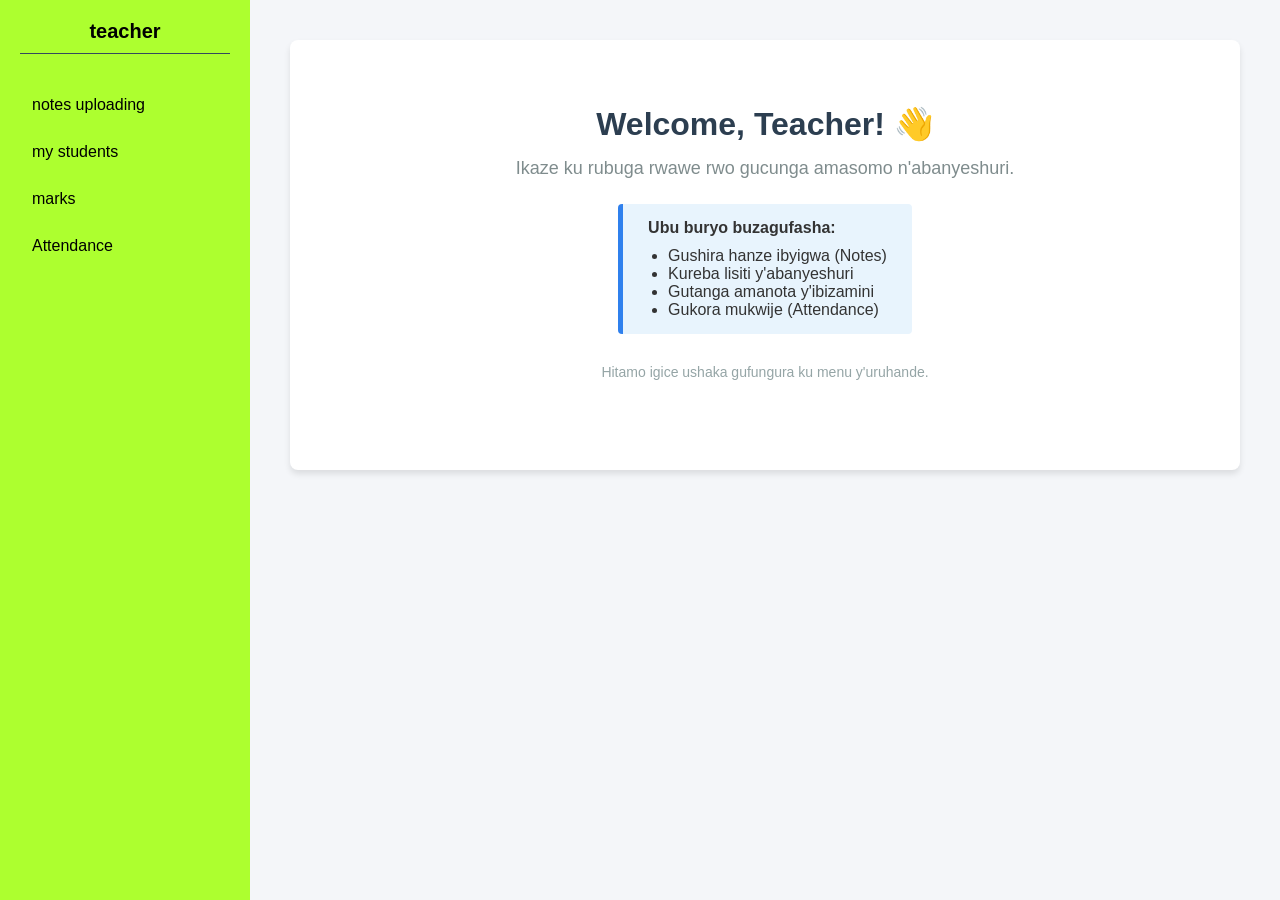
==== teacher.html @ e1521f48 "Add files via upload" ====
<!DOCTYPE html>
<html lang="rw">
<head>
    <meta charset="UTF-8">
    <meta name="viewport" content="width=device-width, initial-scale=1.0">
    <title>Urwubuga rw'Mwarimu (Teacher Dashboard)</title>
    <style>
        * { box-sizing: border-box; margin: 0; padding: 0; font-family: 'Segoe UI', sans-serif; }
        body { display: flex; background: #f4f6f9; color: #333; }
        
        /* Menu y'uruhande */
        .sidebar { width: 250px; height: 100vh; background:greenyellow; color: black; padding: 20px; position: fixed; }
        .sidebar h2 { margin-bottom: 30px; font-size: 20px; text-align: center; border-bottom: 1px solid #34495e; padding-bottom: 10px; }
        .sidebar a { display: block; color: black; padding: 12px; text-decoration: none; margin-bottom: 5px; border-radius: 4px; cursor: pointer; }
        .sidebar a:hover, .sidebar a.active { background: #34495e; color: white; }

        /* Umwanya mukuru */
        .main-content { margin-left: 250px; padding: 40px; width: calc(100% - 250px); }
        
        /* GUKORA OPEN YA BURI DASHBOARD UKWAYO (Tab switching) */
        .section { background: white; padding: 25px; border-radius: 8px; box-shadow: 0 4px 6px rgba(0,0,0,0.1); margin-bottom: 30px; display: none; }
        .section.active-section { display: block; } /* Icyerekanwa cyonyine */
        
        h3 { margin-bottom: 20px; color: #2c3e50; border-bottom: 2px solid #ecf0f1; padding-bottom: 10px; }

        /* Welcome Page Style */
        .welcome-box { text-align: center; padding: 40px 20px; }
        .welcome-box h1 { color: #2c3e50; font-size: 32px; margin-bottom: 15px; }
        .welcome-box p { color: #7f8c8d; font-size: 18px; margin-bottom: 25px; }
        .welcome-card { display: inline-block; background: #e8f4fd; padding: 15px 25px; border-left: 5px solid #2f80ed; border-radius: 4px; text-align: left; }

        /* Amafomu n'Imbonerahamwe (Tables) */
        .form-group { margin-bottom: 15px; }
        label { display: block; margin-bottom: 5px; font-weight: bold; }
        input[type="text"], input[type="number"], input[type="file"], select { width: 100%; padding: 10px; border: 1px solid #ccc; border-radius: 4px; }
        
        button { background: #27ae60; color: white; padding: 10px 20px; border: none; border-radius: 4px; cursor: pointer; font-weight: bold; }
        button:hover { background: #219653; }

        table { width: 100%; border-collapse: collapse; margin-top: 15px; }
        th, td { border: 1px solid #ddd; padding: 12px; text-align: left; }
        th { background-color: #f2f2f2; color: #2c3e50; }
    </style>
</head>
<body>

    <!-- Menu y'uruhande -->
    <div class="sidebar">
        <h2 onclick="openDashboard('welcome-section')" style="cursor: pointer;">teacher</h2>
        <a onclick="openDashboard('upload-notes')" class="menu-link">notes uploading</a>
        <a onclick="openDashboard('view-students')" class="menu-link">my students</a>
        <a onclick="openDashboard('give-marks')" class="menu-link">marks</a>
        <a onclick="openDashboard('attendance')" class="menu-link">Attendance</a>
    </div>

    <!-- Umwanya w'Ibirimo -->
    <div class="main-content">

        <!-- 0. URUPAPURO RUGARAGARA DMBERE (WELCOME TEACHER) -->
        <div id="welcome-section" class="section active-section">
            <div class="welcome-box">
                <h1>Welcome, Teacher! 👋</h1>
                <p>Ikaze ku rubuga rwawe rwo gucunga amasomo n'abanyeshuri.</p>
                <div class="welcome-card">
                    <strong>Ubu buryo buzagufasha:</strong>
                    <ul style="margin-left: 20px; margin-top: 10px;">
                        <li>Gushira hanze ibyigwa (Notes)</li>
                        <li>Kureba lisiti y'abanyeshuri</li>
                        <li>Gutanga amanota y'ibizamini</li>
                        <li>Gukora mukwije (Attendance)</li>
                    </ul>
                </div>
                <p style="margin-top: 30px; font-size: 14px; color: #95a5a6;">Hitamo igice ushaka gufungura ku menu y'uruhande.</p>
            </div>
        </div>

        <!-- 1. GUSHIRA HANZE IBYIGWA (UPLOAD NOTES) -->
        <div id="upload-notes" class="section">
            <h3>1. Gushira hanze Ibyigwa (Upload Notes)</h3>
            <form onsubmit="alert('Isomo ryamaze kujyaho!'); return false;">
                <div class="form-group">
                    <label>Umutwe w'Isomo:</label>
                    <input type="text" placeholder="Ugereranyije: Umwaka wa 1 - Amateka" required>
                </div>
                <div class="form-group">
                    <label>Hitamo Idosiye (File - PDF, Docx):</label>
                    <input type="file" required>
                </div>
                <button type="submit">Shira hanze (Upload)</button>
            </form>
        </div>

        <!-- 2. ABANYESHURI BIGA ISOMO (VIEW STUDENTS) -->
        <div id="view-students" class="section">
            <h3>2. Abanyeshuri biga Isomo ryanjye</h3>
            <table>
                <thead>
                    <tr>
                        <th>ID</th>
                        <th>Amazina y'Umunyeshuri</th>
                        <th>Ishuri</th>
                        <th>Isomo</th>
                    </tr>
                </thead>
                <tbody>
                    <tr>
                        <td>001</td>
                        <td>KEZA Aline</td>
                        <td>Senior 4 MCQ</td>
                        <td>Ikinyarwanda</td>
                    </tr>
                    <tr>
                        <td>002</td>
                        <td>MUGISHA Eric</td>
                        <td>Senior 4 MCQ</td>
                        <td>Ikinyarwanda</td>
                    </tr>
                    <tr>
                        <td>003</td>
                        <td>UWASE Solange</td>
                        <td>Senior 4 MCQ</td>
                        <td>Ikinyarwanda</td>
                    </tr>
                </tbody>
            </table>
        </div>

        <!-- 3. GUTANGA AMANOTA (GIVE MARKS) -->
        <div id="give-marks" class="section">
            <h3>3. Gutanga Amanota (Give Marks)</h3>
            <form onsubmit="alert('Amanota yishuye neza!'); return false;">
                <div class="form-group">
                    <label>Hitamo Umunyeshuri:</label>
                    <select required>
                        <option value="">-- Hitamo --</option>
                        <option>KEZA Aline</option>
                        <option>MUGISHA Eric</option>
                        <option>UWASE Solange</option>
                    </select>
                </div>
                <div class="form-group">
                    <label>Amanota / 100:</label>
                    <input type="number" min="0" max="100" placeholder="Ugereranyije: 85" required>
                </div>
                <button type="submit" style="background: #2f80ed;">Bika Amanota</button>
            </form>
        </div>

        <!-- 4. GUKORA ATTENDANCE (ATTENDANCE) -->
        <div id="attendance" class="section">
            <h3>4. Gukora Attendance</h3>
            <p style="margin-bottom: 10px; font-style: italic;">Itariki y'uyu munsi: <span id="current-date"></span></p>
            <form onsubmit="alert('Attendance yabitswe neza!'); return false;">
                <table>
                    <thead>
                        <tr>
                            <th>Umunyeshuri</th>
                            <th>Yaje (Present)</th>
                            <th>Yatashye (Absent)</th>
                        </tr>
                    </thead>
                    <tbody>
                        <tr>
                            <td>KEZA Aline</td>
                            <td><input type="radio" name="att-1" checked> 🟢</td>
                            <td><input type="radio" name="att-1"> 🔴</td>
                        </tr>
                        <tr>
                            <td>MUGISHA Eric</td>
                            <td><input type="radio" name="att-2" checked> 🟢</td>
                            <td><input type="radio" name="att-2"> 🔴</td>
                        </tr>
                        <tr>
                            <td>UWASE Solange</td>
                            <td><input type="radio" name="att-3"> 🟢</td>
                            <td><input type="radio" name="att-3" checked> 🔴</td>
                        </tr>
                    </tbody>
                </table>
                <br>
                <button type="submit" style="background: #e28743;">Bika Attendance</button>
            </form>
        </div>

    </div>

    <script>
        // Kwerekana itariki y'uyu munsi muli Attendance
        document.getElementById('current-date').innerText = new Date().toLocaleDateString('rw-RW');

        // Funkisiyo ifungura buri gice ukwayo ikonza ibindi
        function openDashboard(sectionId) {
            // 1. Hisha ibice byose
            let sections = document.querySelectorAll('.section');
            sections.forEach(sec => sec.classList.remove('active-section'));

            // 2. Kura ibara ry'ubururu (active) kuri menu zose
            let links = document.querySelectorAll('.menu-link');
            links.forEach(link => link.classList.remove('active'));

            // 3. Erekana igice gusa ukanzeho
            document.getElementById(sectionId).classList.add('active-section');

            // 4. Shyira ibara rya active kuri menu ukanzeho (niba atari kuri tittle)
            if(event && event.currentTarget.classList.contains('menu-link')) {
                event.currentTarget.classList.add('active');
            }
        }
    </script>
</body>
</html>
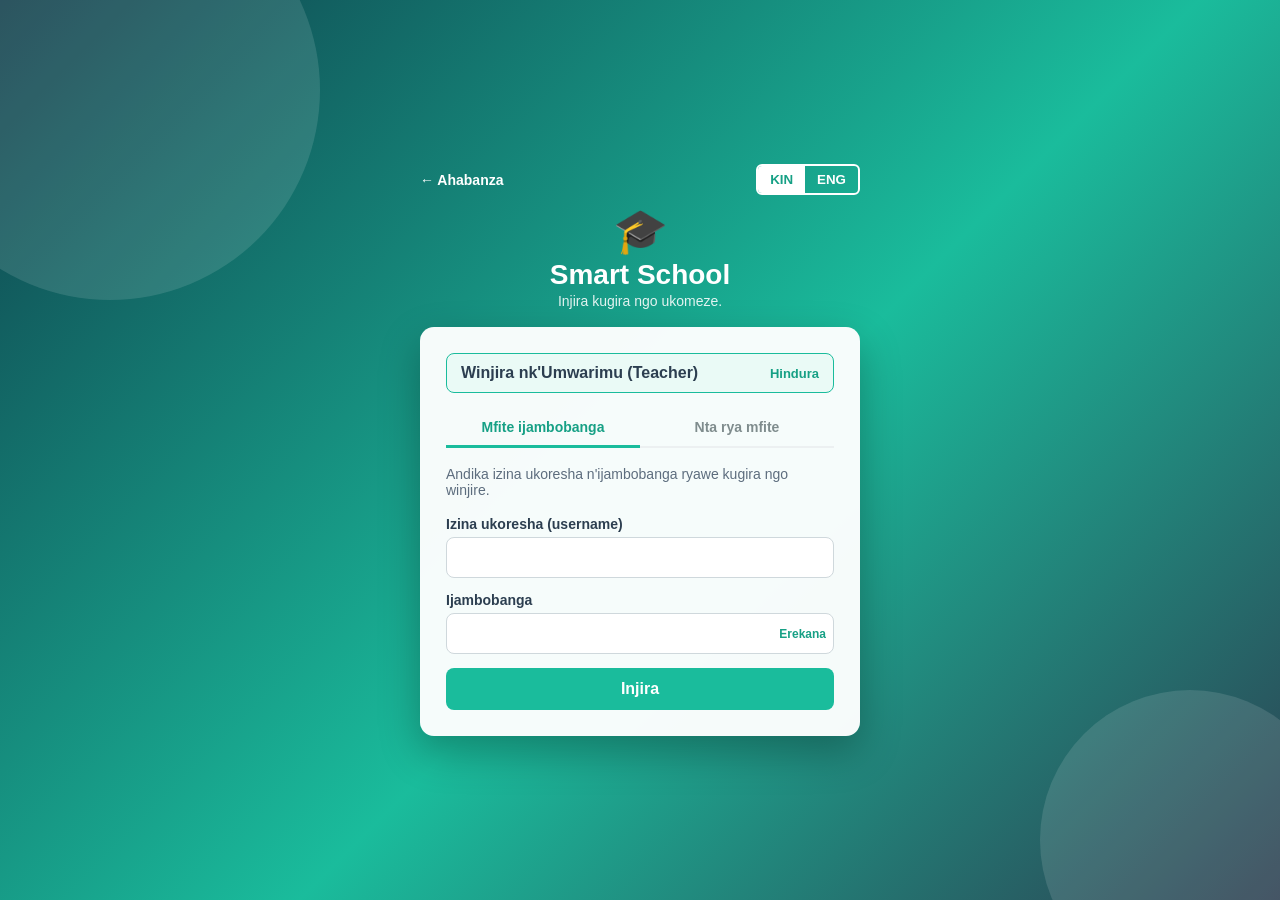
==== commit c131b53c: "Add files via upload" ====
--- a/teacher.html
+++ b/teacher.html
@@ -1,211 +1,511 @@
-<!DOCTYPE html>
-<html lang="rw">
-<head>
-    <meta charset="UTF-8">
-    <meta name="viewport" content="width=device-width, initial-scale=1.0">
-    <title>Urwubuga rw'Mwarimu (Teacher Dashboard)</title>
-    <style>
-        * { box-sizing: border-box; margin: 0; padding: 0; font-family: 'Segoe UI', sans-serif; }
-        body { display: flex; background: #f4f6f9; color: #333; }
-        
-        /* Menu y'uruhande */
-        .sidebar { width: 250px; height: 100vh; background:greenyellow; color: black; padding: 20px; position: fixed; }
-        .sidebar h2 { margin-bottom: 30px; font-size: 20px; text-align: center; border-bottom: 1px solid #34495e; padding-bottom: 10px; }
-        .sidebar a { display: block; color: black; padding: 12px; text-decoration: none; margin-bottom: 5px; border-radius: 4px; cursor: pointer; }
-        .sidebar a:hover, .sidebar a.active { background: #34495e; color: white; }
-
-        /* Umwanya mukuru */
-        .main-content { margin-left: 250px; padding: 40px; width: calc(100% - 250px); }
-        
-        /* GUKORA OPEN YA BURI DASHBOARD UKWAYO (Tab switching) */
-        .section { background: white; padding: 25px; border-radius: 8px; box-shadow: 0 4px 6px rgba(0,0,0,0.1); margin-bottom: 30px; display: none; }
-        .section.active-section { display: block; } /* Icyerekanwa cyonyine */
-        
-        h3 { margin-bottom: 20px; color: #2c3e50; border-bottom: 2px solid #ecf0f1; padding-bottom: 10px; }
-
-        /* Welcome Page Style */
-        .welcome-box { text-align: center; padding: 40px 20px; }
-        .welcome-box h1 { color: #2c3e50; font-size: 32px; margin-bottom: 15px; }
-        .welcome-box p { color: #7f8c8d; font-size: 18px; margin-bottom: 25px; }
-        .welcome-card { display: inline-block; background: #e8f4fd; padding: 15px 25px; border-left: 5px solid #2f80ed; border-radius: 4px; text-align: left; }
-
-        /* Amafomu n'Imbonerahamwe (Tables) */
-        .form-group { margin-bottom: 15px; }
-        label { display: block; margin-bottom: 5px; font-weight: bold; }
-        input[type="text"], input[type="number"], input[type="file"], select { width: 100%; padding: 10px; border: 1px solid #ccc; border-radius: 4px; }
-        
-        button { background: #27ae60; color: white; padding: 10px 20px; border: none; border-radius: 4px; cursor: pointer; font-weight: bold; }
-        button:hover { background: #219653; }
-
-        table { width: 100%; border-collapse: collapse; margin-top: 15px; }
-        th, td { border: 1px solid #ddd; padding: 12px; text-align: left; }
-        th { background-color: #f2f2f2; color: #2c3e50; }
-    </style>
-</head>
-<body>
-
-    <!-- Menu y'uruhande -->
-    <div class="sidebar">
-        <h2 onclick="openDashboard('welcome-section')" style="cursor: pointer;">teacher</h2>
-        <a onclick="openDashboard('upload-notes')" class="menu-link">notes uploading</a>
-        <a onclick="openDashboard('view-students')" class="menu-link">my students</a>
-        <a onclick="openDashboard('give-marks')" class="menu-link">marks</a>
-        <a onclick="openDashboard('attendance')" class="menu-link">Attendance</a>
-    </div>
-
-    <!-- Umwanya w'Ibirimo -->
-    <div class="main-content">
-
-        <!-- 0. URUPAPURO RUGARAGARA DMBERE (WELCOME TEACHER) -->
-        <div id="welcome-section" class="section active-section">
-            <div class="welcome-box">
-                <h1>Welcome, Teacher! 👋</h1>
-                <p>Ikaze ku rubuga rwawe rwo gucunga amasomo n'abanyeshuri.</p>
-                <div class="welcome-card">
-                    <strong>Ubu buryo buzagufasha:</strong>
-                    <ul style="margin-left: 20px; margin-top: 10px;">
-                        <li>Gushira hanze ibyigwa (Notes)</li>
-                        <li>Kureba lisiti y'abanyeshuri</li>
-                        <li>Gutanga amanota y'ibizamini</li>
-                        <li>Gukora mukwije (Attendance)</li>
-                    </ul>
-                </div>
-                <p style="margin-top: 30px; font-size: 14px; color: #95a5a6;">Hitamo igice ushaka gufungura ku menu y'uruhande.</p>
-            </div>
-        </div>
-
-        <!-- 1. GUSHIRA HANZE IBYIGWA (UPLOAD NOTES) -->
-        <div id="upload-notes" class="section">
-            <h3>1. Gushira hanze Ibyigwa (Upload Notes)</h3>
-            <form onsubmit="alert('Isomo ryamaze kujyaho!'); return false;">
-                <div class="form-group">
-                    <label>Umutwe w'Isomo:</label>
-                    <input type="text" placeholder="Ugereranyije: Umwaka wa 1 - Amateka" required>
-                </div>
-                <div class="form-group">
-                    <label>Hitamo Idosiye (File - PDF, Docx):</label>
-                    <input type="file" required>
-                </div>
-                <button type="submit">Shira hanze (Upload)</button>
-            </form>
-        </div>
-
-        <!-- 2. ABANYESHURI BIGA ISOMO (VIEW STUDENTS) -->
-        <div id="view-students" class="section">
-            <h3>2. Abanyeshuri biga Isomo ryanjye</h3>
-            <table>
-                <thead>
-                    <tr>
-                        <th>ID</th>
-                        <th>Amazina y'Umunyeshuri</th>
-                        <th>Ishuri</th>
-                        <th>Isomo</th>
-                    </tr>
-                </thead>
-                <tbody>
-                    <tr>
-                        <td>001</td>
-                        <td>KEZA Aline</td>
-                        <td>Senior 4 MCQ</td>
-                        <td>Ikinyarwanda</td>
-                    </tr>
-                    <tr>
-                        <td>002</td>
-                        <td>MUGISHA Eric</td>
-                        <td>Senior 4 MCQ</td>
-                        <td>Ikinyarwanda</td>
-                    </tr>
-                    <tr>
-                        <td>003</td>
-                        <td>UWASE Solange</td>
-                        <td>Senior 4 MCQ</td>
-                        <td>Ikinyarwanda</td>
-                    </tr>
-                </tbody>
-            </table>
-        </div>
-
-        <!-- 3. GUTANGA AMANOTA (GIVE MARKS) -->
-        <div id="give-marks" class="section">
-            <h3>3. Gutanga Amanota (Give Marks)</h3>
-            <form onsubmit="alert('Amanota yishuye neza!'); return false;">
-                <div class="form-group">
-                    <label>Hitamo Umunyeshuri:</label>
-                    <select required>
-                        <option value="">-- Hitamo --</option>
-                        <option>KEZA Aline</option>
-                        <option>MUGISHA Eric</option>
-                        <option>UWASE Solange</option>
-                    </select>
-                </div>
-                <div class="form-group">
-                    <label>Amanota / 100:</label>
-                    <input type="number" min="0" max="100" placeholder="Ugereranyije: 85" required>
-                </div>
-                <button type="submit" style="background: #2f80ed;">Bika Amanota</button>
-            </form>
-        </div>
-
-        <!-- 4. GUKORA ATTENDANCE (ATTENDANCE) -->
-        <div id="attendance" class="section">
-            <h3>4. Gukora Attendance</h3>
-            <p style="margin-bottom: 10px; font-style: italic;">Itariki y'uyu munsi: <span id="current-date"></span></p>
-            <form onsubmit="alert('Attendance yabitswe neza!'); return false;">
-                <table>
-                    <thead>
-                        <tr>
-                            <th>Umunyeshuri</th>
-                            <th>Yaje (Present)</th>
-                            <th>Yatashye (Absent)</th>
-                        </tr>
-                    </thead>
-                    <tbody>
-                        <tr>
-                            <td>KEZA Aline</td>
-                            <td><input type="radio" name="att-1" checked> 🟢</td>
-                            <td><input type="radio" name="att-1"> 🔴</td>
-                        </tr>
-                        <tr>
-                            <td>MUGISHA Eric</td>
-                            <td><input type="radio" name="att-2" checked> 🟢</td>
-                            <td><input type="radio" name="att-2"> 🔴</td>
-                        </tr>
-                        <tr>
-                            <td>UWASE Solange</td>
-                            <td><input type="radio" name="att-3"> 🟢</td>
-                            <td><input type="radio" name="att-3" checked> 🔴</td>
-                        </tr>
-                    </tbody>
-                </table>
-                <br>
-                <button type="submit" style="background: #e28743;">Bika Attendance</button>
-            </form>
-        </div>
-
-    </div>
-
-    <script>
-        // Kwerekana itariki y'uyu munsi muli Attendance
-        document.getElementById('current-date').innerText = new Date().toLocaleDateString('rw-RW');
-
-        // Funkisiyo ifungura buri gice ukwayo ikonza ibindi
-        function openDashboard(sectionId) {
-            // 1. Hisha ibice byose
-            let sections = document.querySelectorAll('.section');
-            sections.forEach(sec => sec.classList.remove('active-section'));
-
-            // 2. Kura ibara ry'ubururu (active) kuri menu zose
-            let links = document.querySelectorAll('.menu-link');
-            links.forEach(link => link.classList.remove('active'));
-
-            // 3. Erekana igice gusa ukanzeho
-            document.getElementById(sectionId).classList.add('active-section');
-
-            // 4. Shyira ibara rya active kuri menu ukanzeho (niba atari kuri tittle)
-            if(event && event.currentTarget.classList.contains('menu-link')) {
-                event.currentTarget.classList.add('active');
-            }
-        }
-    </script>
-</body>
-</html>
+<!DOCTYPE html>
+<html lang="rw">
+<head>
+<meta charset="UTF-8">
+<meta name="viewport" content="width=device-width, initial-scale=1.0">
+<title>Smart School - Teacher</title>
+
+<style>
+/* ==================== CSS ==================== */
+* { box-sizing: border-box; margin: 0; padding: 0; font-family: 'Segoe UI', Tahoma, Geneva, Verdana, sans-serif; }
+body { background: #f4f6f9; color: #2c3e50; }
+
+/* ---------- Sidebar ---------- */
+.sidebar {
+    position: fixed; left: 0; top: 0;
+    width: 250px; height: 100vh;
+    background: linear-gradient(180deg, #0f3d4a, #16a085);
+    color: #fff; padding: 20px;
+    display: flex; flex-direction: column;
+}
+.sidebar h2 { text-align: center; margin-bottom: 6px; font-size: 22px; }
+.sidebar .who { text-align: center; font-size: 13px; opacity: .85; margin-bottom: 20px; word-break: break-word; }
+.sidebar button.nav {
+    width: 100%; padding: 13px 14px; margin-bottom: 8px;
+    border: none; border-radius: 8px;
+    background: rgba(255,255,255,.12); color: #fff;
+    font-size: 15px; text-align: left; cursor: pointer; transition: .25s;
+}
+.sidebar button.nav:hover { background: rgba(255,255,255,.25); }
+.sidebar button.nav.active { background: #fff; color: #16a085; font-weight: bold; }
+.sidebar .spacer { flex: 1; }
+.sidebar button.logout { background: #c0392b; }
+.sidebar button.logout:hover { background: #a93226; }
+
+.lang-switch { display: flex; border: 2px solid #fff; border-radius: 6px; overflow: hidden; margin-bottom: 14px; }
+.lang-switch button { flex: 1; background: transparent; color: #fff; border: none; padding: 6px; font-weight: bold; cursor: pointer; }
+.lang-switch button.active { background: #fff; color: #16a085; }
+
+/* ---------- Main ---------- */
+.main { margin-left: 250px; padding: 30px; }
+.section { display: none; background: #fff; padding: 26px; border-radius: 10px; box-shadow: 0 4px 10px rgba(0,0,0,.08); }
+.section.active { display: block; }
+.section h3 { margin-bottom: 20px; color: #2c3e50; border-bottom: 2px solid #ecf0f1; padding-bottom: 10px; }
+
+/* Welcome */
+.welcome-box { text-align: center; padding: 30px 10px; }
+.welcome-box h1 { font-size: 30px; margin-bottom: 12px; }
+.welcome-box p.lead { color: #7f8c8d; font-size: 17px; margin-bottom: 22px; }
+.welcome-card { display: inline-block; background: #eafaf6; padding: 16px 26px; border-left: 5px solid #1abc9c; border-radius: 6px; text-align: left; }
+.welcome-card ul { margin: 10px 0 0 20px; line-height: 1.8; }
+.welcome-hint { margin-top: 26px; font-size: 14px; color: #95a5a6; }
+
+/* Forms */
+.fg { margin-bottom: 15px; }
+.fg label { display: block; margin-bottom: 5px; font-weight: 600; font-size: 14px; }
+input[type="text"], input[type="number"], input[type="file"], select {
+    width: 100%; padding: 10px; border: 1px solid #cfd8dc; border-radius: 6px; font-size: 15px; background: #fff;
+}
+input:focus, select:focus { outline: 2px solid #1abc9c; border-color: transparent; }
+.btn { background: #27ae60; color: #fff; padding: 10px 22px; border: none; border-radius: 6px; cursor: pointer; font-weight: bold; font-size: 15px; }
+.btn:hover { opacity: .9; }
+.btn.blue { background: #2980b9; }
+.btn.orange { background: #e28743; }
+
+/* Tables */
+.table-wrap { overflow-x: auto; }
+table { width: 100%; border-collapse: collapse; margin-top: 12px; }
+th, td { border: 1px solid #e1e5e8; padding: 11px; text-align: left; }
+th { background: #f2f6f7; color: #2c3e50; }
+tr:hover td { background: #f9fcfc; }
+
+/* Lists */
+.saved { margin-top: 24px; }
+.saved h4 { margin-bottom: 8px; color: #16a085; }
+.saved ul { list-style: none; }
+.saved li { background: #f6fbfa; border: 1px solid #d5ece7; border-radius: 6px; padding: 9px 12px; margin-bottom: 6px; font-size: 14px; }
+.empty { color: #95a5a6; font-style: italic; font-size: 14px; }
+
+/* Toast */
+#toast {
+    position: fixed; bottom: 24px; right: 24px;
+    background: #27ae60; color: #fff; padding: 12px 20px; border-radius: 8px;
+    box-shadow: 0 6px 18px rgba(0,0,0,.25); font-weight: 600;
+    opacity: 0; transform: translateY(20px); transition: .3s; pointer-events: none;
+}
+#toast.show { opacity: 1; transform: translateY(0); }
+#toast.err { background: #c0392b; }
+
+@media (max-width: 768px) {
+    .sidebar { position: relative; width: 100%; height: auto; }
+    .sidebar .spacer { display: none; }
+    .main { margin-left: 0; padding: 18px; }
+}
+</style>
+</head>
+<body>
+
+<!-- ==================== SIDEBAR ==================== -->
+<div class="sidebar">
+    <h2>🎓 Smart School</h2>
+    <div class="who" id="whoAmI"></div>
+
+    <div class="lang-switch">
+        <button id="btn-rw" onclick="setLang('rw')">KIN</button>
+        <button id="btn-en" onclick="setLang('en')">ENG</button>
+    </div>
+
+    <button class="nav active" data-page="welcome"    onclick="openSection('welcome')">🏠 <span data-i18n="navHome"></span></button>
+    <button class="nav"        data-page="upload"     onclick="openSection('upload')">📤 <span data-i18n="navNotes"></span></button>
+    <button class="nav"        data-page="students"   onclick="openSection('students')">👥 <span data-i18n="navStudents"></span></button>
+    <button class="nav"        data-page="marks"      onclick="openSection('marks')">📝 <span data-i18n="navMarks"></span></button>
+    <button class="nav"        data-page="attendance" onclick="openSection('attendance')">✅ <span data-i18n="navAtt"></span></button>
+    
+<button class="nav" data-page="myAttendance"
+    onclick="openSection('myAttendance')">
+    📋 <span>My Attendance</span>
+</button>
+
+
+    <div class="spacer"></div>
+    <button class="nav logout" onclick="logout()">🚪 <span data-i18n="logout"></span></button>
+</div>
+
+<!-- ==================== MAIN ==================== -->
+<div class="main">
+
+    <!-- WELCOME -->
+    <div id="welcome" class="section active">
+        <div class="welcome-box">
+            <h1>👋 <span data-i18n="welcome"></span> <span id="teacherName"></span>!</h1>
+            <p class="lead" data-i18n="welcomeSub"></p>
+            <div class="welcome-card">
+                <strong data-i18n="helpsYou"></strong>
+                <ul>
+                    <li data-i18n="h1"></li>
+                    <li data-i18n="h2"></li>
+                    <li data-i18n="h3"></li>
+                    <li data-i18n="h4"></li>
+                </ul>
+            </div>
+            <p class="welcome-hint" data-i18n="hint"></p>
+        </div>
+    </div>
+
+    <!-- UPLOAD NOTES -->
+    <div id="upload" class="section">
+        <h3>📤 <span data-i18n="navNotes"></span></h3>
+        <div class="fg">
+            <label for="noteTitle" data-i18n="noteTitle"></label>
+            <input type="text" id="noteTitle" data-i18n-ph="noteTitlePh">
+        </div>
+        <div class="fg">
+            <label for="noteFile" data-i18n="noteFile"></label>
+            <input type="file" id="noteFile" accept=".pdf,.doc,.docx,.ppt,.pptx">
+        </div>
+        <button class="btn" onclick="uploadNote()" data-i18n="uploadBtn"></button>
+
+        <div class="saved">
+            <h4 data-i18n="uploadedNotes"></h4>
+            <ul id="notesList"></ul>
+        </div>
+    </div>
+
+    <!-- MY STUDENTS -->
+    <div id="students" class="section">
+        <h3>👥 <span data-i18n="studentsTitle"></span></h3>
+        <div class="table-wrap">
+            <table>
+                <thead><tr><th>ID</th><th data-i18n="sName"></th><th data-i18n="sClass"></th><th data-i18n="sSubject"></th></tr></thead>
+                <tbody id="studentsBody"></tbody>
+            </table>
+        </div>
+    </div>
+
+    <!-- MARKS -->
+    <div id="marks" class="section">
+        <h3>📝 <span data-i18n="marksTitle"></span></h3>
+        <div class="fg">
+            <label for="markStudent" data-i18n="pickStudent"></label>
+            <select id="markStudent"></select>
+        </div>
+        <div class="fg">
+            <label for="markValue" data-i18n="marksOf100"></label>
+            <input type="number" id="markValue" min="0" max="100" data-i18n-ph="marksPh">
+        </div>
+        <button class="btn blue" onclick="saveMark()" data-i18n="saveMark"></button>
+
+        <div class="saved">
+            <h4 data-i18n="savedMarks"></h4>
+            <ul id="marksList"></ul>
+        </div>
+    </div>
+
+    <!-- ATTENDANCE -->
+    <div id="attendance" class="section">
+        <h3>✅ <span data-i18n="attTitle"></span></h3>
+        <p style="margin-bottom:10px; font-style:italic;"><span data-i18n="today"></span> <span id="currentDate"></span></p>
+        <div class="table-wrap">
+            <table>
+                <thead><tr><th data-i18n="student"></th><th>🟢 <span data-i18n="present"></span></th><th>🔴 <span data-i18n="absent"></span></th></tr></thead>
+                <tbody id="attBody"></tbody>
+            </table>
+        </div>
+        <br>
+        <button class="btn orange" onclick="saveAttendance()" data-i18n="saveAtt"></button>
+    </div>
+    
+<!-- MY ATTENDANCE REQUEST -->
+<div id="myAttendance" class="section">
+    <h3>📋 My Attendance</h3>
+
+    <p>Today's date: <span id="myAttDate"></span></p>
+
+    <p>
+        Status:
+        <strong id="myAttStatus">Nta busabe bwoherejwe</strong>
+    </p>
+
+    <button
+        type="button"
+        class="btn"
+        id="requestAttendanceBtn"
+        onclick="requestMyAttendance()">
+        Request Attendance
+    </button>
+</div>
+
+
+</div>
+
+<div id="toast"></div>
+
+<script>
+/* ==================== JAVASCRIPT ==================== */
+
+// ---------- Abanyeshuri (urugero) ----------
+const STUDENTS = [];
+
+// ---------- Amagambo mu ndimi zombi ----------
+const TEXT = {
+    rw: {
+        navHome: "Ahabanza", navNotes: "Gushira Notes hanze", navStudents: "Abanyeshuri Banjye",
+        navMarks: "Amanota", navAtt: "Attendance", logout: "Sohoka",
+        welcome: "Murakaza neza,", welcomeSub: "Ikaze ku rubuga rwawe rwo gucunga amasomo n'abanyeshuri.",
+        helpsYou: "Ubu buryo buzagufasha:",
+        h1: "Gushira hanze ibyigwa (Notes)", h2: "Kureba lisiti y'abanyeshuri",
+        h3: "Gutanga amanota y'ibizamini", h4: "Gufata Attendance",
+        hint: "Hitamo igice ushaka gufungura ku menu y'uruhande.",
+        noteTitle: "Umutwe w'Isomo:", noteTitlePh: "Urugero: Umwaka wa 1 - Amateka",
+        noteFile: "Hitamo Idosiye (PDF, Docx):", uploadBtn: "Shira hanze (Upload)",
+        uploadedNotes: "Notes zashyizwe hanze", noNotes: "Nta notes zirashyirwa hanze.",
+        noteMissing: "Andika umutwe uhitemo n'idosiye.", noteDone: "Isomo ryashyizwe hanze neza!",
+        studentsTitle: "Abanyeshuri biga Isomo ryanjye",
+        sName: "Amazina y'Umunyeshuri", sClass: "Ishuri", sSubject: "Isomo",
+        marksTitle: "Gutanga Amanota", pickStudent: "Hitamo Umunyeshuri:", choose: "-- Hitamo --",
+        marksOf100: "Amanota / 100:", marksPh: "Urugero: 85", saveMark: "Bika Amanota",
+        savedMarks: "Amanota yabitswe", noMarks: "Nta manota arabikwa.",
+        markMissing: "Hitamo umunyeshuri wandike amanota hagati ya 0 na 100.", markDone: "Amanota abitswe neza!",
+        attTitle: "Gufata Attendance", today: "Itariki y'uyu munsi:", student: "Umunyeshuri",
+        present: "Yaje", absent: "Yatashye", saveAtt: "Bika Attendance", attDone: "Attendance yabitswe neza!",
+        nowSaved: "Byabitswe"
+    },
+    en: {
+        navHome: "Home", navNotes: "Upload Notes", navStudents: "My Students",
+        navMarks: "Marks", navAtt: "Attendance", logout: "Logout",
+        welcome: "Welcome,", welcomeSub: "Welcome to your dashboard for managing lessons and students.",
+        helpsYou: "This system helps you:",
+        h1: "Upload study notes", h2: "View your students list",
+        h3: "Give exam marks", h4: "Take attendance",
+        hint: "Pick a section to open from the side menu.",
+        noteTitle: "Lesson title:", noteTitlePh: "Example: Year 1 - History",
+        noteFile: "Choose a file (PDF, Docx):", uploadBtn: "Upload",
+        uploadedNotes: "Uploaded notes", noNotes: "No notes uploaded yet.",
+        noteMissing: "Enter a title and choose a file.", noteDone: "Lesson uploaded successfully!",
+        studentsTitle: "Students taking my subject",
+        sName: "Student name", sClass: "Class", sSubject: "Subject",
+        marksTitle: "Give Marks", pickStudent: "Select a student:", choose: "-- Select --",
+        marksOf100: "Marks / 100:", marksPh: "Example: 85", saveMark: "Save Marks",
+        savedMarks: "Saved marks", noMarks: "No marks saved yet.",
+        markMissing: "Select a student and enter marks between 0 and 100.", markDone: "Marks saved successfully!",
+        attTitle: "Take Attendance", today: "Today's date:", student: "Student",
+        present: "Present", absent: "Absent", saveAtt: "Save Attendance", attDone: "Attendance saved successfully!",
+        nowSaved: "Saved"
+    }
+};
+
+let lang = "rw";
+
+function store(k, v) { try { localStorage.setItem(k, v); } catch (e) {} }
+function load(k) { try { return localStorage.getItem(k); } catch (e) { return null; } }
+function loadJSON(k, fallback) { try { return JSON.parse(load(k)) || fallback; } catch (e) { return fallback; } }
+
+// ---------- Kugenzura ko umwarimu yinjiye (guard) ----------
+let me = null;
+try { me = JSON.parse(load("ss_current")); } catch (e) {}
+if (!me || me.role !== "teacher") {
+    window.location.href = "login.html?role=teacher";
+}
+
+// ---------- Toast ----------
+let toastTimer;
+function toast(msg, isErr) {
+    const t = document.getElementById("toast");
+    t.textContent = msg;
+    t.className = (isErr ? "err " : "") + "show";
+    clearTimeout(toastTimer);
+    toastTimer = setTimeout(function () { t.className = ""; }, 2500);
+}
+
+// ---------- Ururimi ----------
+function setLang(l) {
+    lang = l;
+    store("lang", l);
+    document.documentElement.lang = l;
+    document.querySelectorAll("[data-i18n]").forEach(function (el) { el.textContent = TEXT[l][el.dataset.i18n]; });
+    document.querySelectorAll("[data-i18n-ph]").forEach(function (el) { el.placeholder = TEXT[l][el.dataset.i18nPh]; });
+    document.getElementById("btn-rw").classList.toggle("active", l === "rw");
+    document.getElementById("btn-en").classList.toggle("active", l === "en");
+    document.getElementById("currentDate").textContent = new Date().toLocaleDateString(l === "rw" ? "rw-RW" : "en-GB");
+    buildMarkSelect();
+    renderNotes();
+    renderMarks();
+}
+
+// ---------- Guhindura igice ----------
+function openSection(id) {
+    document.querySelectorAll(".section").forEach(function (s) { s.classList.remove("active"); });
+    document.getElementById(id).classList.add("active");
+    if (id === "myAttendance") {
+    renderMyAttendance();
+}
+    document.querySelectorAll(".sidebar .nav[data-page]").forEach(function (b) {
+        b.classList.toggle("active", b.dataset.page === id);
+    });
+}
+
+// ---------- Notes ----------
+function renderNotes() {
+    const list = document.getElementById("notesList");
+    const notes = loadJSON("ss_notes_" + me.username, []);
+    list.innerHTML = "";
+    if (!notes.length) { list.innerHTML = '<li class="empty">' + TEXT[lang].noNotes + "</li>"; return; }
+    notes.forEach(function (n) {
+        const li = document.createElement("li");
+        li.textContent = "📄 " + n.title + " — " + n.file + " (" + n.date + ")";
+        list.appendChild(li);
+    });
+}
+function uploadNote() {
+    const title = document.getElementById("noteTitle").value.trim();
+    const fileInput = document.getElementById("noteFile");
+    if (!title || !fileInput.files.length) return toast(TEXT[lang].noteMissing, true);
+    const notes = loadJSON("ss_notes_" + me.username, []);
+    notes.push({ title: title, file: fileInput.files[0].name, date: new Date().toLocaleDateString() });
+    store("ss_notes_" + me.username, JSON.stringify(notes));
+    document.getElementById("noteTitle").value = "";
+    fileInput.value = "";
+    renderNotes();
+    toast(TEXT[lang].noteDone);
+}
+
+// ---------- Abanyeshuri ----------
+function buildStudents() {
+    const body = document.getElementById("studentsBody");
+    body.innerHTML = "";
+    STUDENTS.forEach(function (s) {
+        const tr = document.createElement("tr");
+        [s.id, s.name, s.cls, s.subject].forEach(function (v) {
+            const td = document.createElement("td"); td.textContent = v; tr.appendChild(td);
+        });
+        body.appendChild(tr);
+    });
+}
+
+// ---------- Amanota ----------
+function buildMarkSelect() {
+    const sel = document.getElementById("markStudent");
+    const current = sel.value;
+    sel.innerHTML = '<option value="">' + TEXT[lang].choose + "</option>";
+    STUDENTS.forEach(function (s) {
+        const o = document.createElement("option"); o.value = s.name; o.textContent = s.name; sel.appendChild(o);
+    });
+    sel.value = current;
+}
+function renderMarks() {
+    const list = document.getElementById("marksList");
+    const marks = loadJSON("ss_marks", []);
+    list.innerHTML = "";
+    if (!marks.length) { list.innerHTML = '<li class="empty">' + TEXT[lang].noMarks + "</li>"; return; }
+    marks.forEach(function (m) {
+        const li = document.createElement("li");
+        li.textContent = m.student + ": " + m.value + "/100 (" + m.date + ")";
+        list.appendChild(li);
+    });
+}
+function saveMark() {
+    const student = document.getElementById("markStudent").value;
+    const val = document.getElementById("markValue").value;
+    const n = Number(val);
+    if (!student || val === "" || n < 0 || n > 100) return toast(TEXT[lang].markMissing, true);
+    const marks = loadJSON("ss_marks", []);
+    marks.push({ student: student, value: n, by: me.username, date: new Date().toLocaleDateString() });
+    store("ss_marks", JSON.stringify(marks));
+    document.getElementById("markValue").value = "";
+    renderMarks();
+    toast(TEXT[lang].markDone);
+}
+
+function requestMyAttendance() {
+    const today = new Date().getFullYear() + "-" +
+        String(new Date().getMonth() + 1).padStart(2, "0") + "-" +
+        String(new Date().getDate()).padStart(2, "0");
+
+    const requests = loadJSON("ss_teacher_attendance_requests", []);
+
+    const existing = requests.find(r =>
+        r.username === me.username && r.date === today
+    );
+
+    if (existing) {
+        toast("Wasabye attendance uyu munsi.", true);
+        renderMyAttendance();
+        return;
+    }
+
+    requests.push({
+        id: me.username + "_" + today,
+        username: me.username,
+        name: me.name || me.username,
+        date: today,
+        status: "pending",
+        requestedAt: new Date().toISOString()
+    });
+
+    store("ss_teacher_attendance_requests", JSON.stringify(requests));
+    renderMyAttendance();
+    toast("Ubusabe bwa attendance bwoherejwe!");
+}
+
+function renderMyAttendance() {
+    const now = new Date();
+    const today = now.getFullYear() + "-" +
+        String(now.getMonth() + 1).padStart(2, "0") + "-" +
+        String(now.getDate()).padStart(2, "0");
+
+    document.getElementById("myAttDate").textContent = today;
+
+    const requests = loadJSON("ss_teacher_attendance_requests", []);
+    const mine = requests.find(r =>
+        r.username === me.username && r.date === today
+    );
+
+    const status = document.getElementById("myAttStatus");
+    const button = document.getElementById("requestAttendanceBtn");
+
+    if (!mine) {
+        status.textContent = "Nta busabe bwoherejwe";
+        button.disabled = false;
+    } else {
+        status.textContent =
+            mine.status === "approved" ? "Yemejwe na Head Master" :
+            mine.status === "rejected" ? "Yanzwe na Head Master" :
+            "Itegereje Head Master";
+        button.disabled = true;
+    }
+}
+
+
+// ---------- Attendance ----------
+function buildAttendance() {
+    const body = document.getElementById("attBody");
+    body.innerHTML = "";
+    const saved = loadJSON("ss_attendance_" + new Date().toISOString().slice(0, 10), {});
+    STUDENTS.forEach(function (s) {
+        const isAbsent = saved[s.id] === "absent";
+        const tr = document.createElement("tr");
+        tr.innerHTML =
+            "<td></td>" +
+            '<td><input type="radio" name="att-' + s.id + '" value="present"' + (isAbsent ? "" : " checked") + "></td>" +
+            '<td><input type="radio" name="att-' + s.id + '" value="absent"' + (isAbsent ? " checked" : "") + "></td>";
+        tr.cells[0].textContent = s.name;
+        body.appendChild(tr);
+    });
+}
+function saveAttendance() {
+    const result = {};
+    STUDENTS.forEach(function (s) {
+        const checked = document.querySelector('input[name="att-' + s.id + '"]:checked');
+        result[s.id] = checked ? checked.value : "present";
+    });
+    store("ss_attendance_" + new Date().toISOString().slice(0, 10), JSON.stringify(result));
+    toast(TEXT[lang].attDone);
+}
+
+// ---------- Sohoka ----------
+function logout() {
+    try { localStorage.removeItem("ss_current"); } catch (e) {}
+    window.location.href = "login.html?role=teacher";
+}
+
+// ---------- Gutangira ----------
+if (me) {
+    document.getElementById("teacherName").textContent = me.name;
+    document.getElementById("whoAmI").textContent = me.name + " (@" + me.username + ")";
+    buildStudents();
+    buildAttendance();
+    setLang(load("lang") === "en" ? "en" : "rw");
+}
+</script>
+</body>
+</html>
